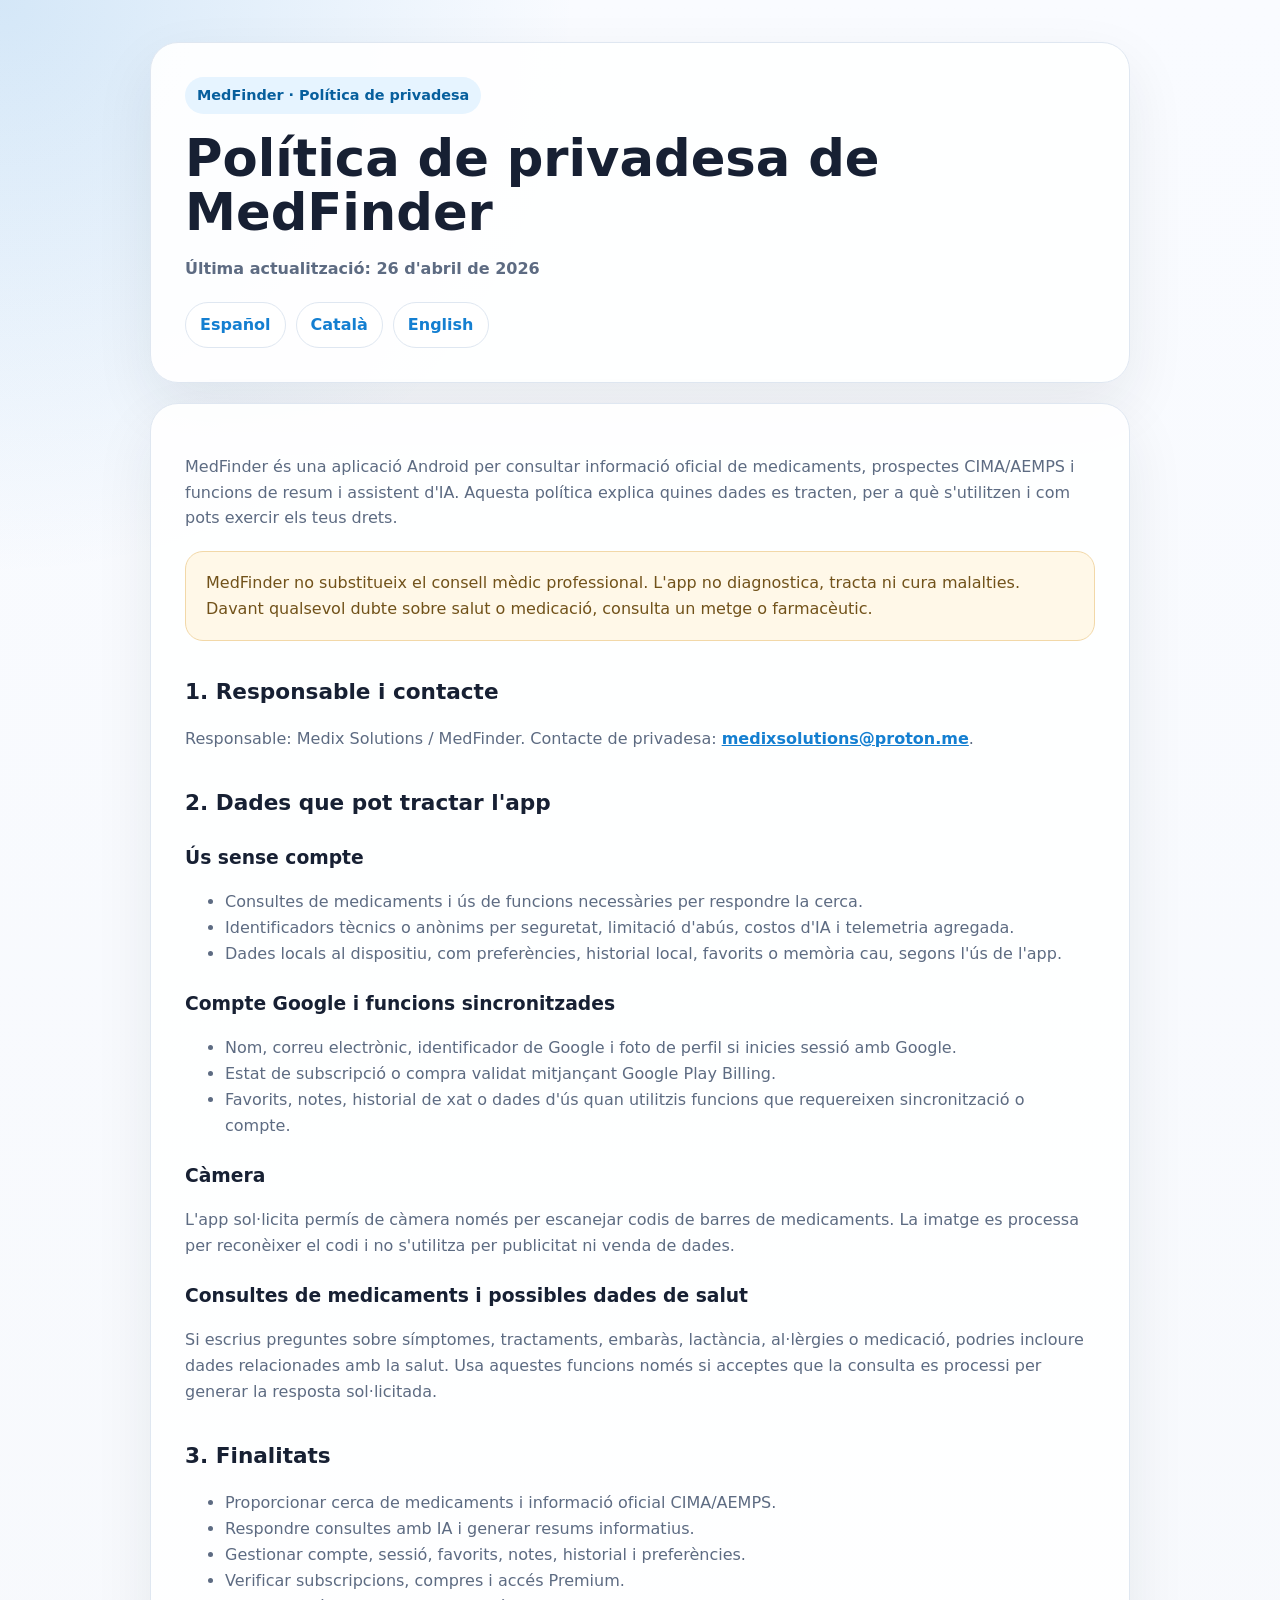
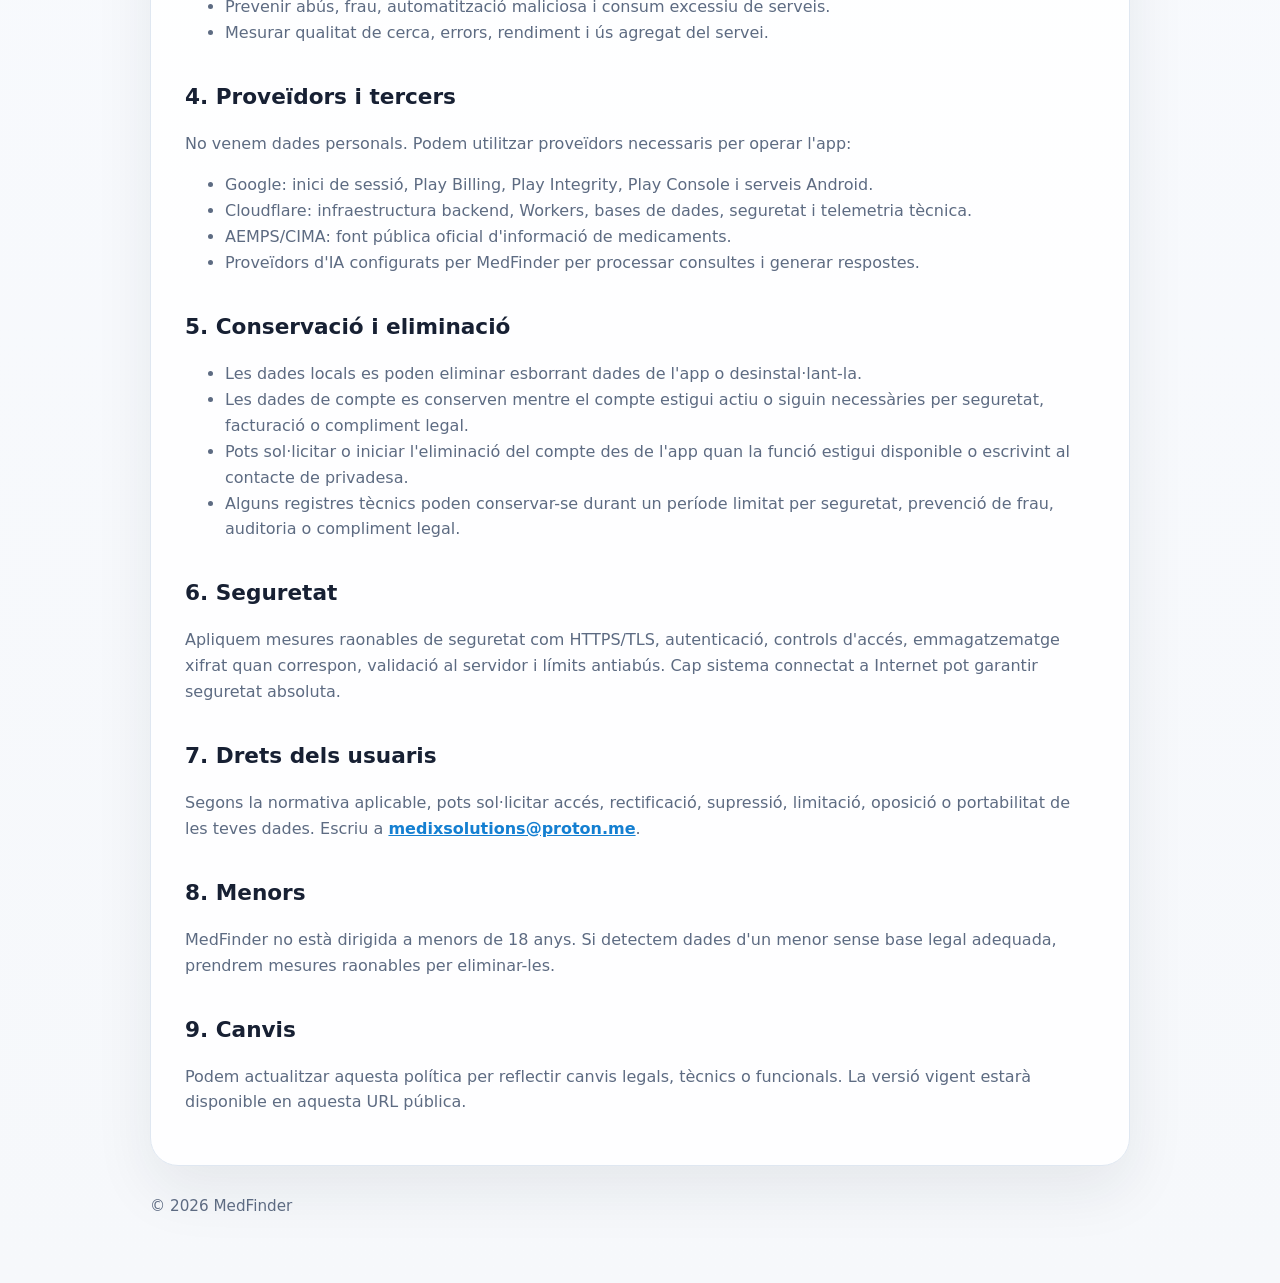
==== privacy/ca/index.html @ ec57e983 "Add MedFinder privacy policy site" ====
<!doctype html>
<html lang="ca">
  <head>
    <meta charset="utf-8" />
    <meta name="viewport" content="width=device-width, initial-scale=1" />
    <title>Política de privadesa de MedFinder</title>
    <link rel="stylesheet" href="../../assets/styles.css" />
  </head>
  <body>
    <main class="shell">
      <section class="hero">
        <span class="eyebrow">MedFinder · Política de privadesa</span>
        <h1>Política de privadesa de MedFinder</h1>
        <p class="meta">Última actualització: 26 d'abril de 2026</p>
        <nav class="language" aria-label="Selector d'idioma">
          <a href="../es/">Español</a>
          <a href="../ca/">Català</a>
          <a href="../en/">English</a>
        </nav>
      </section>

      <article class="card">
        <p>
          MedFinder és una aplicació Android per consultar informació oficial de medicaments,
          prospectes CIMA/AEMPS i funcions de resum i assistent d'IA. Aquesta política explica
          quines dades es tracten, per a què s'utilitzen i com pots exercir els teus drets.
        </p>

        <div class="notice">
          MedFinder no substitueix el consell mèdic professional. L'app no diagnostica, tracta ni cura
          malalties. Davant qualsevol dubte sobre salut o medicació, consulta un metge o farmacèutic.
        </div>

        <h2>1. Responsable i contacte</h2>
        <p>
          Responsable: Medix Solutions / MedFinder. Contacte de privadesa:
          <a href="mailto:medixsolutions@proton.me">medixsolutions@proton.me</a>.
        </p>

        <h2>2. Dades que pot tractar l'app</h2>
        <h3>Ús sense compte</h3>
        <ul>
          <li>Consultes de medicaments i ús de funcions necessàries per respondre la cerca.</li>
          <li>Identificadors tècnics o anònims per seguretat, limitació d'abús, costos d'IA i telemetria agregada.</li>
          <li>Dades locals al dispositiu, com preferències, historial local, favorits o memòria cau, segons l'ús de l'app.</li>
        </ul>

        <h3>Compte Google i funcions sincronitzades</h3>
        <ul>
          <li>Nom, correu electrònic, identificador de Google i foto de perfil si inicies sessió amb Google.</li>
          <li>Estat de subscripció o compra validat mitjançant Google Play Billing.</li>
          <li>Favorits, notes, historial de xat o dades d'ús quan utilitzis funcions que requereixen sincronització o compte.</li>
        </ul>

        <h3>Càmera</h3>
        <p>
          L'app sol·licita permís de càmera només per escanejar codis de barres de medicaments.
          La imatge es processa per reconèixer el codi i no s'utilitza per publicitat ni venda de dades.
        </p>

        <h3>Consultes de medicaments i possibles dades de salut</h3>
        <p>
          Si escrius preguntes sobre símptomes, tractaments, embaràs, lactància, al·lèrgies o medicació,
          podries incloure dades relacionades amb la salut. Usa aquestes funcions només si acceptes que la
          consulta es processi per generar la resposta sol·licitada.
        </p>

        <h2>3. Finalitats</h2>
        <ul>
          <li>Proporcionar cerca de medicaments i informació oficial CIMA/AEMPS.</li>
          <li>Respondre consultes amb IA i generar resums informatius.</li>
          <li>Gestionar compte, sessió, favorits, notes, historial i preferències.</li>
          <li>Verificar subscripcions, compres i accés Premium.</li>
          <li>Prevenir abús, frau, automatització maliciosa i consum excessiu de serveis.</li>
          <li>Mesurar qualitat de cerca, errors, rendiment i ús agregat del servei.</li>
        </ul>

        <h2>4. Proveïdors i tercers</h2>
        <p>No venem dades personals. Podem utilitzar proveïdors necessaris per operar l'app:</p>
        <ul>
          <li>Google: inici de sessió, Play Billing, Play Integrity, Play Console i serveis Android.</li>
          <li>Cloudflare: infraestructura backend, Workers, bases de dades, seguretat i telemetria tècnica.</li>
          <li>AEMPS/CIMA: font pública oficial d'informació de medicaments.</li>
          <li>Proveïdors d'IA configurats per MedFinder per processar consultes i generar respostes.</li>
        </ul>

        <h2>5. Conservació i eliminació</h2>
        <ul>
          <li>Les dades locals es poden eliminar esborrant dades de l'app o desinstal·lant-la.</li>
          <li>Les dades de compte es conserven mentre el compte estigui actiu o siguin necessàries per seguretat, facturació o compliment legal.</li>
          <li>Pots sol·licitar o iniciar l'eliminació del compte des de l'app quan la funció estigui disponible o escrivint al contacte de privadesa.</li>
          <li>Alguns registres tècnics poden conservar-se durant un període limitat per seguretat, prevenció de frau, auditoria o compliment legal.</li>
        </ul>

        <h2>6. Seguretat</h2>
        <p>
          Apliquem mesures raonables de seguretat com HTTPS/TLS, autenticació, controls d'accés,
          emmagatzematge xifrat quan correspon, validació al servidor i límits antiabús.
          Cap sistema connectat a Internet pot garantir seguretat absoluta.
        </p>

        <h2>7. Drets dels usuaris</h2>
        <p>
          Segons la normativa aplicable, pots sol·licitar accés, rectificació, supressió, limitació,
          oposició o portabilitat de les teves dades. Escriu a
          <a href="mailto:medixsolutions@proton.me">medixsolutions@proton.me</a>.
        </p>

        <h2>8. Menors</h2>
        <p>
          MedFinder no està dirigida a menors de 18 anys. Si detectem dades d'un menor sense base legal
          adequada, prendrem mesures raonables per eliminar-les.
        </p>

        <h2>9. Canvis</h2>
        <p>
          Podem actualitzar aquesta política per reflectir canvis legals, tècnics o funcionals. La versió
          vigent estarà disponible en aquesta URL pública.
        </p>
      </article>
      <footer>© 2026 MedFinder</footer>
    </main>
  </body>
</html>
---- assets/styles.css ----
:root {
  color-scheme: light;
  --bg: #f6f8fb;
  --card: #ffffff;
  --ink: #172033;
  --muted: #5d6b82;
  --line: #dfe7f1;
  --brand: #147fd1;
  --brand-soft: #e6f4ff;
}

* {
  box-sizing: border-box;
}

body {
  margin: 0;
  background:
    radial-gradient(circle at top left, rgba(20, 127, 209, 0.16), transparent 36rem),
    linear-gradient(180deg, #f9fbff 0%, var(--bg) 100%);
  color: var(--ink);
  font-family: ui-sans-serif, system-ui, -apple-system, BlinkMacSystemFont, "Segoe UI", sans-serif;
  line-height: 1.62;
}

.shell {
  width: min(980px, calc(100% - 32px));
  margin: 0 auto;
  padding: 42px 0 64px;
}

.hero,
.card {
  background: rgba(255, 255, 255, 0.92);
  border: 1px solid var(--line);
  border-radius: 28px;
  box-shadow: 0 24px 60px rgba(23, 32, 51, 0.08);
}

.hero {
  padding: 34px;
  margin-bottom: 20px;
}

.eyebrow {
  display: inline-flex;
  gap: 8px;
  align-items: center;
  padding: 7px 12px;
  border-radius: 999px;
  background: var(--brand-soft);
  color: #075f9d;
  font-weight: 700;
  font-size: 0.9rem;
}

h1 {
  margin: 18px 0 8px;
  font-size: clamp(2rem, 4vw, 3.6rem);
  line-height: 1.05;
}

h2 {
  margin: 34px 0 10px;
  font-size: 1.35rem;
}

h3 {
  margin: 22px 0 8px;
}

p,
li {
  color: var(--muted);
}

a {
  color: var(--brand);
  font-weight: 700;
}

.language {
  display: flex;
  flex-wrap: wrap;
  gap: 10px;
  margin-top: 20px;
}

.language a {
  text-decoration: none;
  border: 1px solid var(--line);
  border-radius: 999px;
  padding: 9px 14px;
  background: #fff;
}

.card {
  padding: 34px;
}

.notice {
  padding: 18px 20px;
  border-radius: 18px;
  background: #fff8e8;
  border: 1px solid #f2d8a8;
  color: #71521a;
  margin: 20px 0;
}

.meta {
  color: var(--muted);
  font-weight: 600;
}

footer {
  margin-top: 28px;
  color: var(--muted);
  font-size: 0.95rem;
}

@media (max-width: 640px) {
  .shell {
    width: min(100% - 20px, 980px);
    padding-top: 18px;
  }

  .hero,
  .card {
    border-radius: 22px;
    padding: 22px;
  }
}
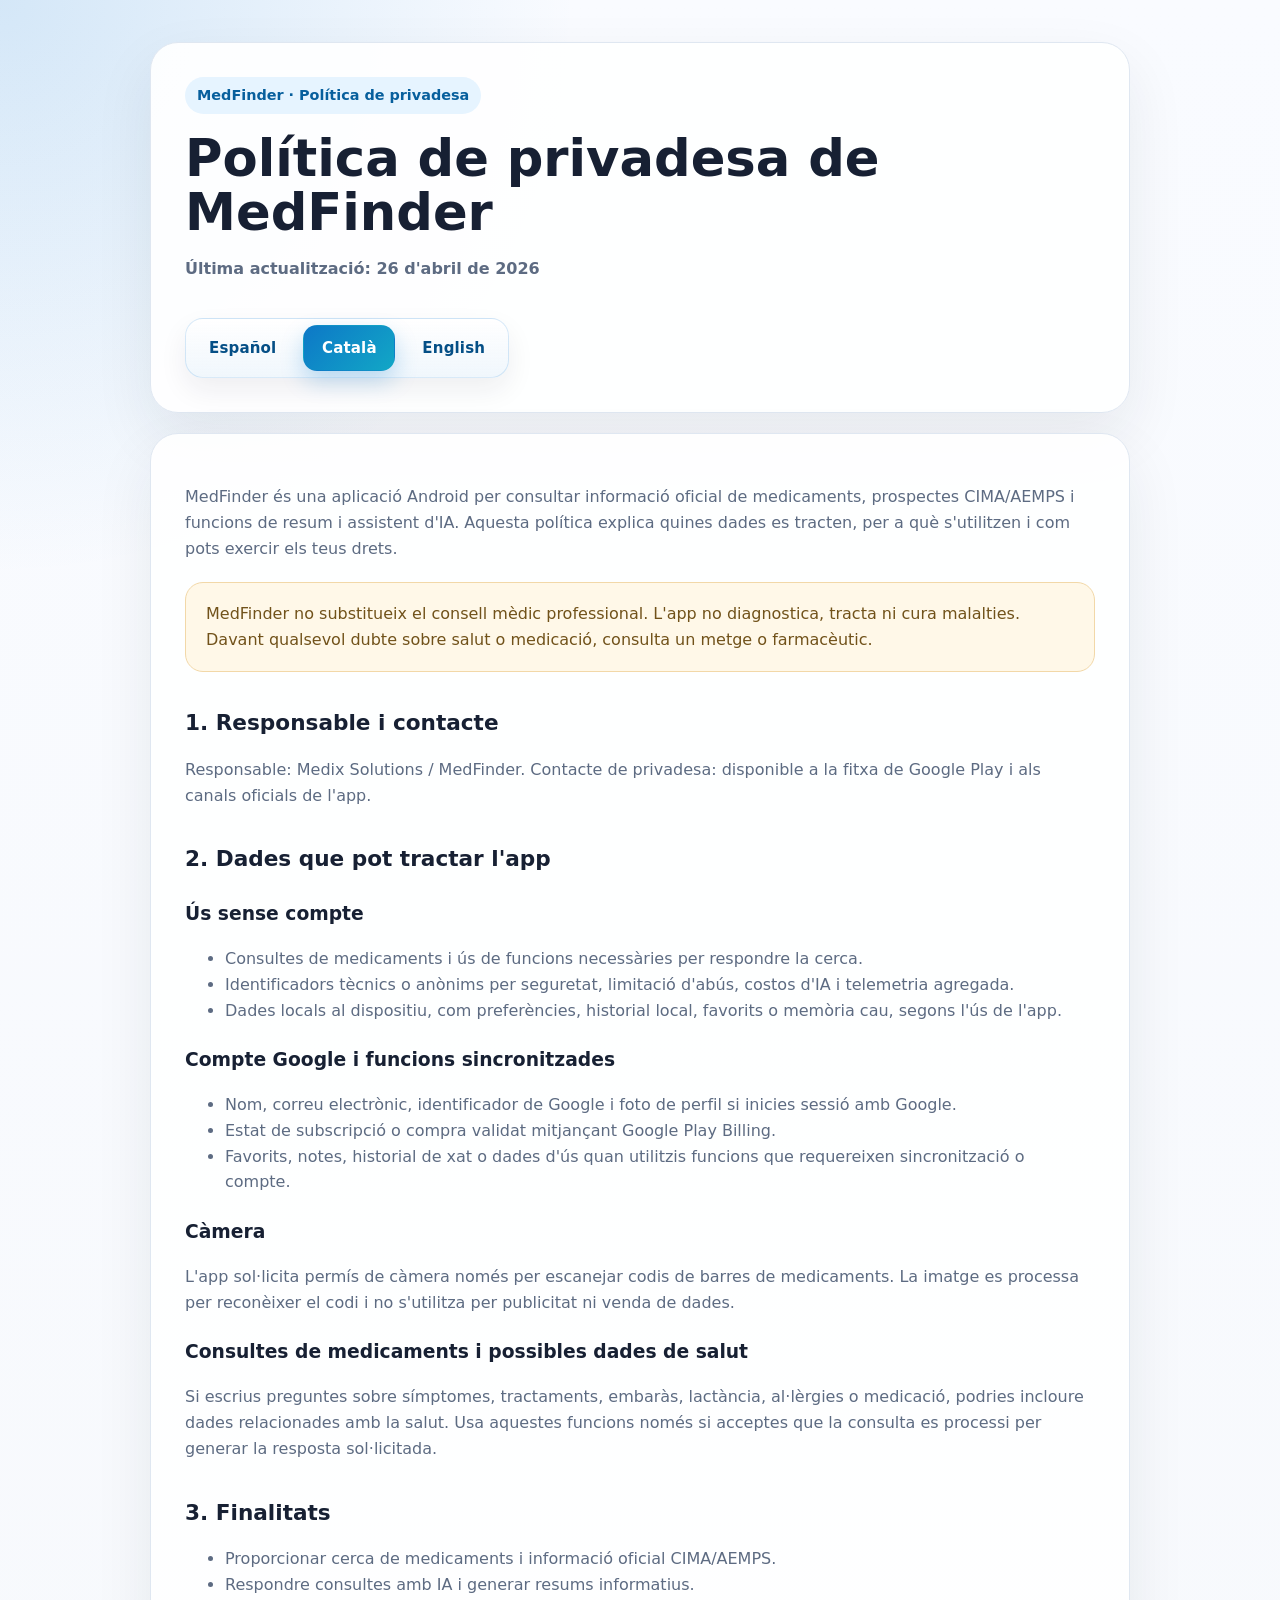
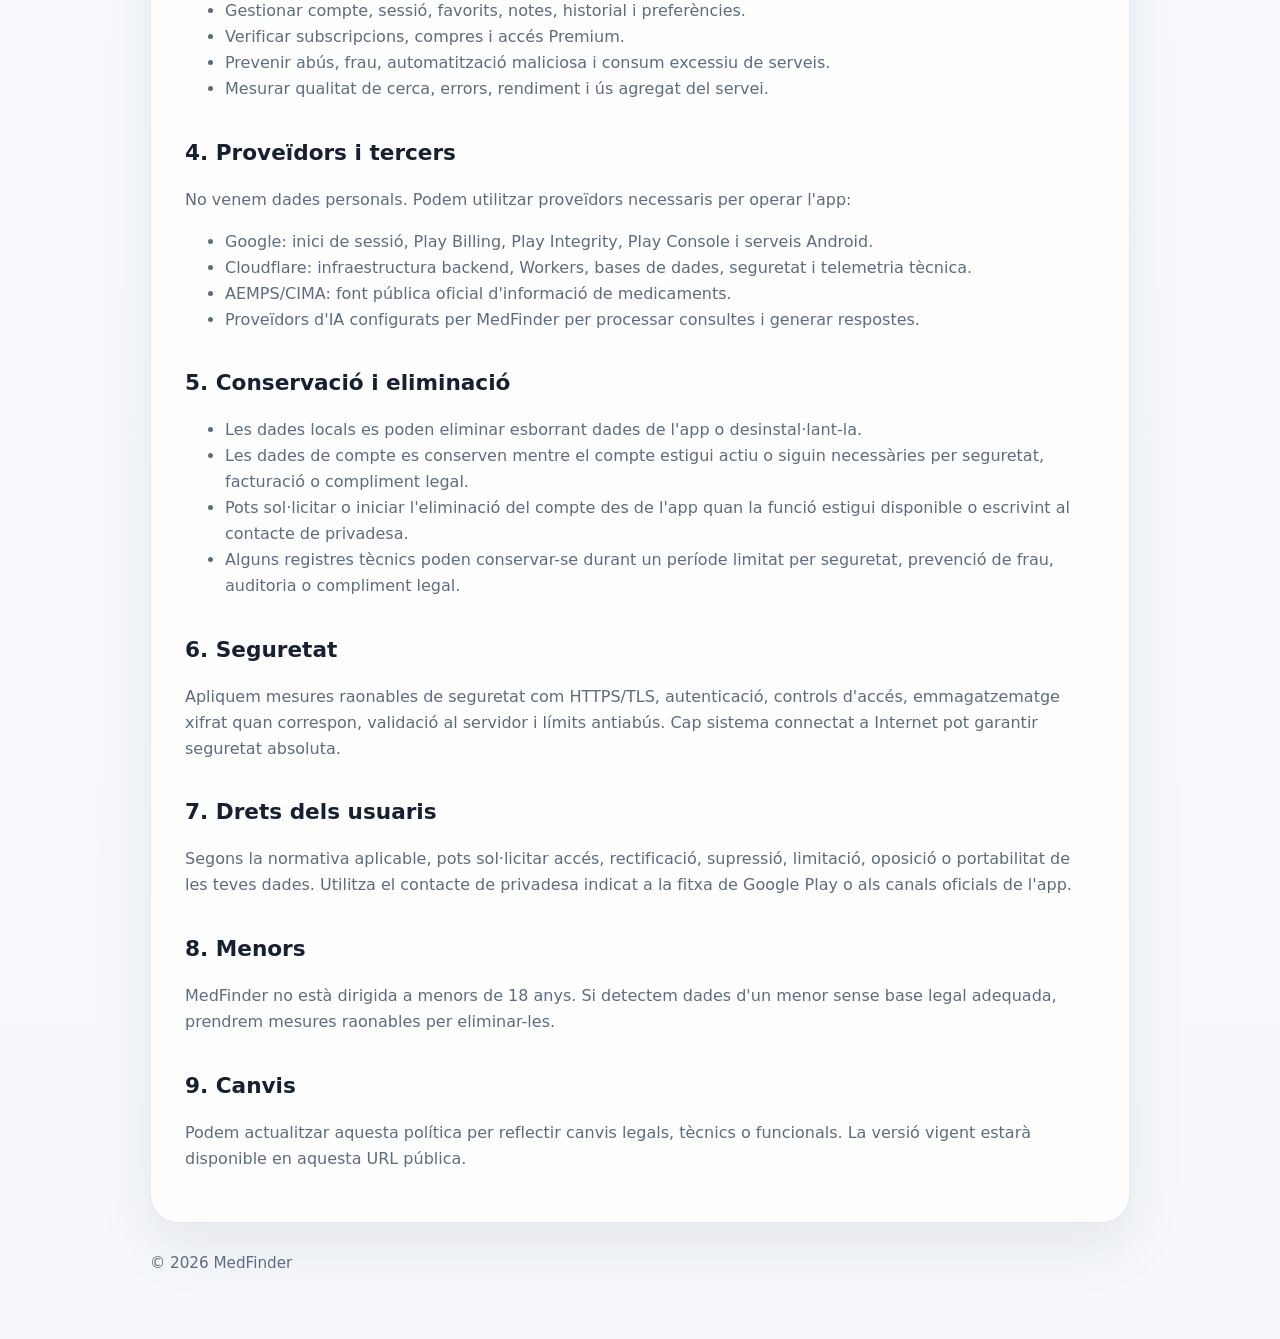
==== commit 5413c5c6: "Polish language switcher and hide direct email" ====
--- a/privacy/ca/index.html
+++ b/privacy/ca/index.html
@@ -14,7 +14,7 @@
         <p class="meta">Última actualització: 26 d'abril de 2026</p>
         <nav class="language" aria-label="Selector d'idioma">
           <a href="../es/">Español</a>
-          <a href="../ca/">Català</a>
+          <a href="../ca/" aria-current="page">Català</a>
           <a href="../en/">English</a>
         </nav>
       </section>
@@ -33,8 +33,7 @@
 
         <h2>1. Responsable i contacte</h2>
         <p>
-          Responsable: Medix Solutions / MedFinder. Contacte de privadesa:
-          <a href="mailto:medixsolutions@proton.me">medixsolutions@proton.me</a>.
+          Responsable: Medix Solutions / MedFinder. Contacte de privadesa: disponible a la fitxa de Google Play i als canals oficials de l'app.
         </p>
 
         <h2>2. Dades que pot tractar l'app</h2>
@@ -102,8 +101,7 @@
         <h2>7. Drets dels usuaris</h2>
         <p>
           Segons la normativa aplicable, pots sol·licitar accés, rectificació, supressió, limitació,
-          oposició o portabilitat de les teves dades. Escriu a
-          <a href="mailto:medixsolutions@proton.me">medixsolutions@proton.me</a>.
+          oposició o portabilitat de les teves dades. Utilitza el contacte de privadesa indicat a la fitxa de Google Play o als canals oficials de l'app.
         </p>
 
         <h2>8. Menors</h2>
@@ -122,4 +120,3 @@
     </main>
   </body>
 </html>
-
--- a/assets/styles.css
+++ b/assets/styles.css
@@ -7,6 +7,7 @@
   --line: #dfe7f1;
   --brand: #147fd1;
   --brand-soft: #e6f4ff;
+  --brand-ink: #054f86;
 }
 
 * {
@@ -80,18 +81,43 @@
 }
 
 .language {
-  display: flex;
-  flex-wrap: wrap;
+  display: inline-flex;
   gap: 10px;
   margin-top: 20px;
+  padding: 6px;
+  border: 1px solid rgba(20, 127, 209, 0.16);
+  border-radius: 18px;
+  background: linear-gradient(180deg, rgba(255, 255, 255, 0.96), rgba(238, 246, 252, 0.88));
+  box-shadow: inset 0 1px 0 rgba(255, 255, 255, 0.8), 0 12px 28px rgba(23, 32, 51, 0.07);
 }
 
 .language a {
+  position: relative;
+  display: inline-flex;
+  align-items: center;
+  justify-content: center;
+  min-width: 92px;
   text-decoration: none;
-  border: 1px solid var(--line);
-  border-radius: 999px;
-  padding: 9px 14px;
+  border: 1px solid transparent;
+  border-radius: 14px;
+  padding: 10px 16px;
+  color: var(--brand-ink);
+  background: transparent;
+  font-size: 0.94rem;
+  letter-spacing: 0.01em;
+  transition: background 160ms ease, color 160ms ease, box-shadow 160ms ease, transform 160ms ease;
+}
+
+.language a:hover {
+  transform: translateY(-1px);
   background: #fff;
+  box-shadow: 0 8px 20px rgba(20, 127, 209, 0.14);
+}
+
+.language a[aria-current="page"] {
+  color: #fff;
+  background: linear-gradient(135deg, #0d78c7, #12a7c6);
+  box-shadow: 0 10px 22px rgba(20, 127, 209, 0.26);
 }
 
 .card {
@@ -129,5 +155,14 @@
     border-radius: 22px;
     padding: 22px;
   }
+
+  .language {
+    display: grid;
+    grid-template-columns: 1fr;
+    width: 100%;
+  }
+
+  .language a {
+    width: 100%;
+  }
 }
-
